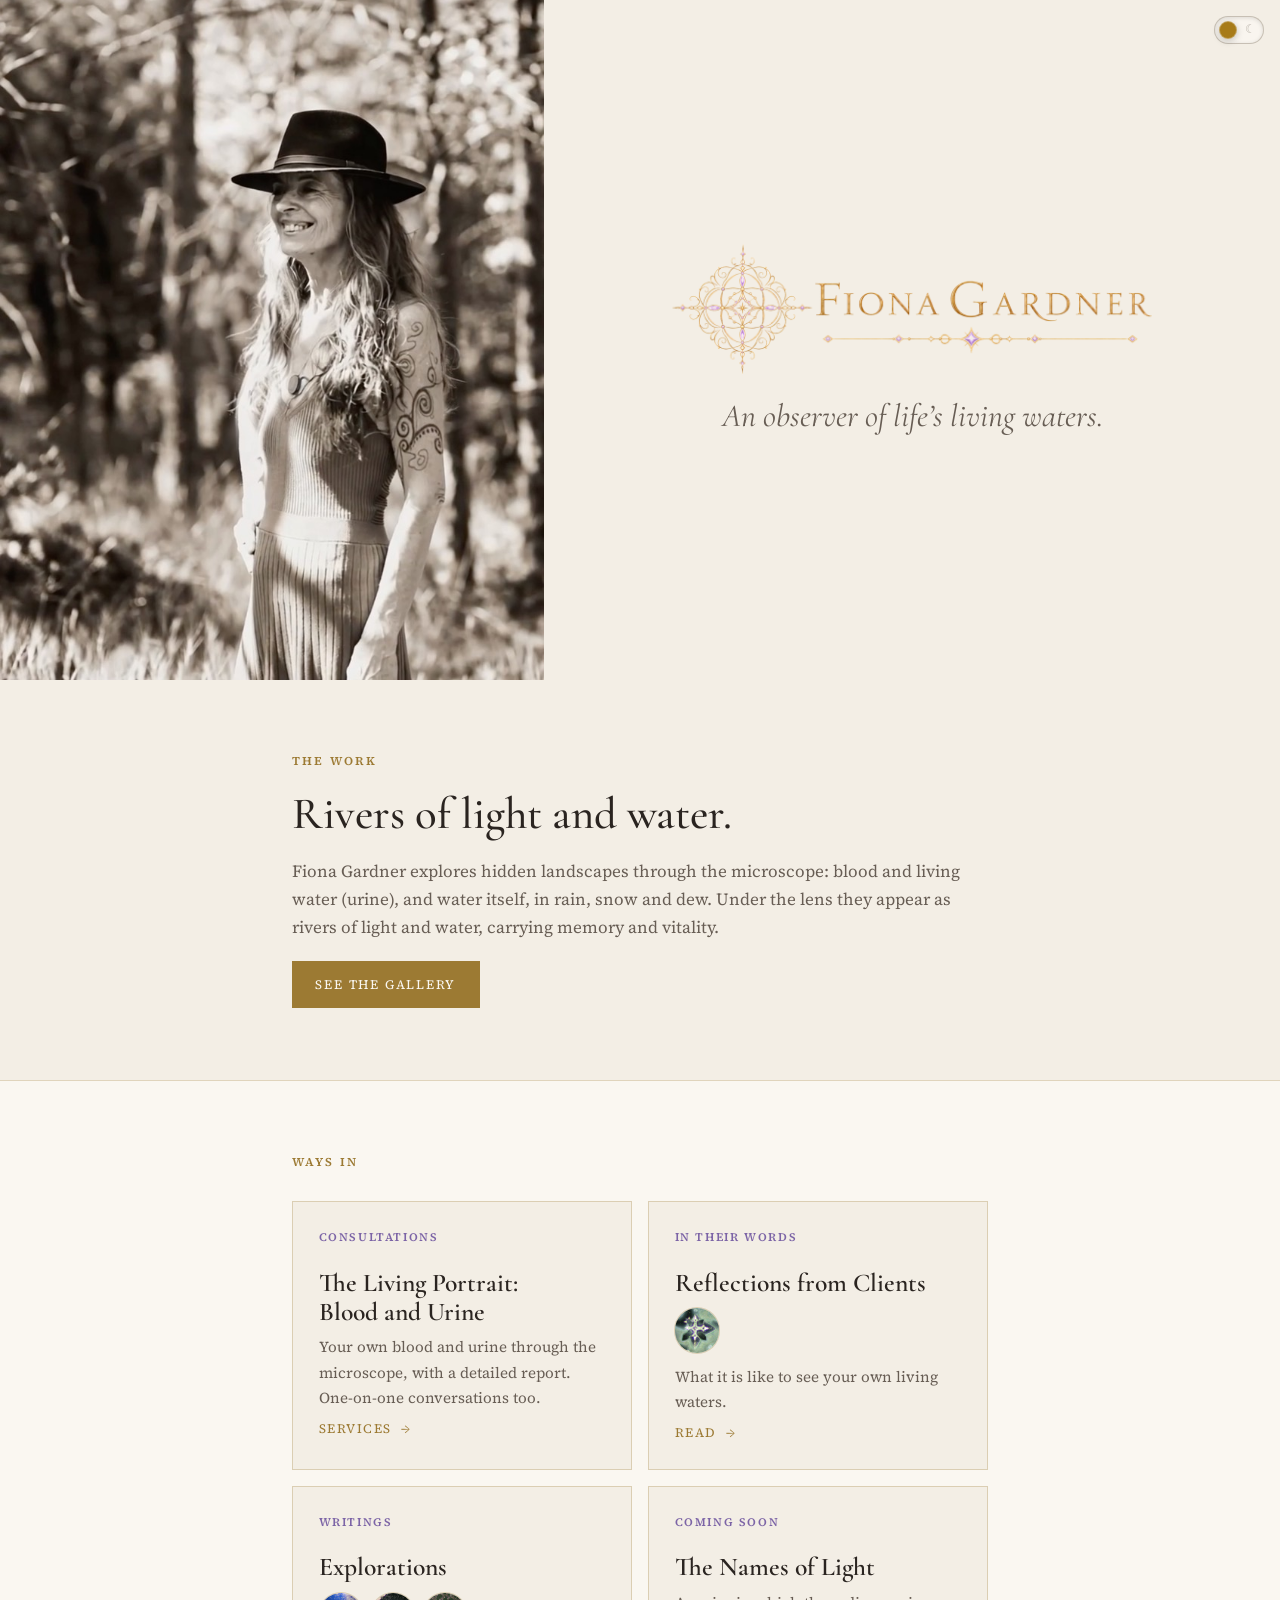
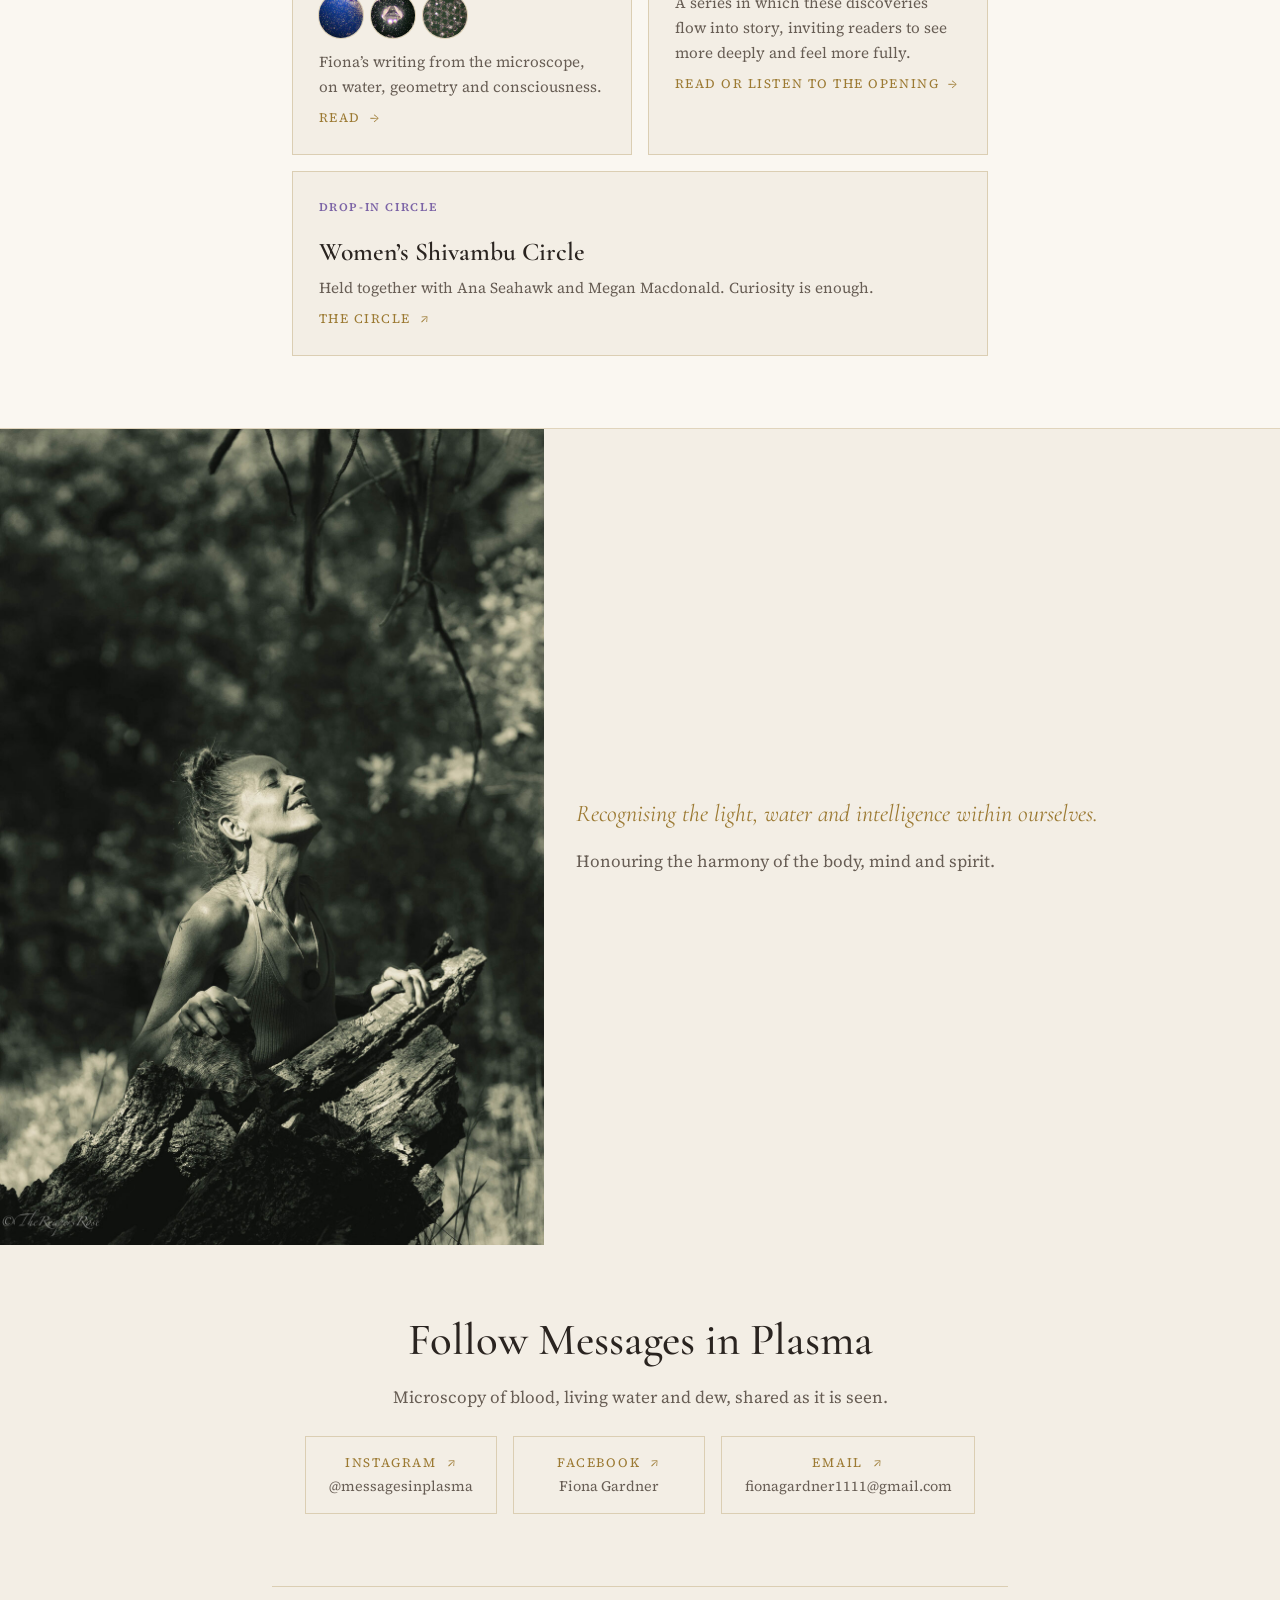
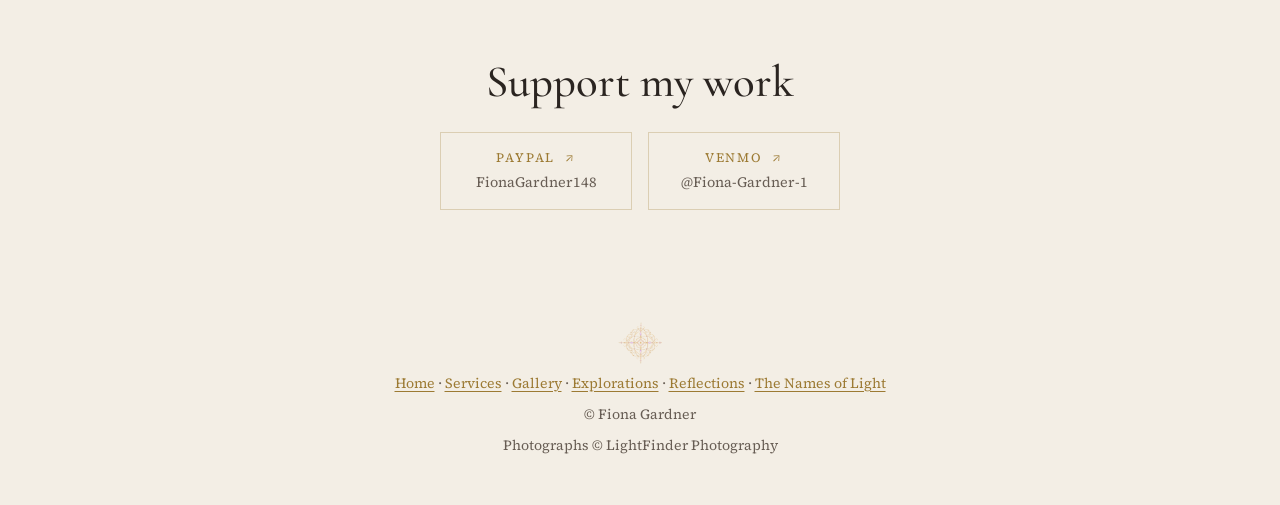
==== docs/index.html @ 5d85107f "Home page: The Names of Light card says Read or listen to the opening Co-Authored-By: Claude Opus 5." ====
<!doctype html>
<html lang="en">
<head>
  <meta charset="utf-8">
  <meta name="viewport" content="width=device-width, initial-scale=1">
  <meta name="description" content="Fiona Gardner, an observer of life's living waters: blood, living water (urine), rain, snow and dew through the microscope.">
  <meta name="color-scheme" content="light dark">
  <meta property="og:title" content="Fiona Gardner">
  <meta property="og:description" content="An observer of life's living waters.">
  <meta property="og:image" content="https://fionagardner.org/assets/fiona-portrait.jpg">
  <title>Fiona Gardner</title>
  <link rel="icon" href="assets/fiona-gardner-symbol.png">
  <link rel="preconnect" href="https://fonts.googleapis.com">
  <link rel="stylesheet" href="https://fonts.googleapis.com/css2?family=Cormorant+Garamond:ital,wght@0,500;0,600;1,500&family=Source+Serif+4:ital,wght@0,400;0,600;1,400&display=swap">
  <link rel="stylesheet" href="site.css?v=20261126i">
  <script src="theme-init.js"></script>
</head>
<body>
  <button class="theme-toggle" type="button" aria-label="Switch to dark theme" aria-pressed="false"><span class="theme-toggle__track" aria-hidden="true"><span class="theme-toggle__sun">✦</span><span class="theme-toggle__moon">☾</span><span class="theme-toggle__knob"></span></span><span class="visually-hidden theme-toggle__label">Switch to dark theme</span></button>
  <header class="hero">
    <div class="hero-frame">
      <img class="hero-photo" src="assets/fiona-portrait-motion.jpg" alt="Fiona Gardner in a wide-brimmed hat, smiling in a sunlit pine forest" width="720" height="960">
      <video class="hero-video" src="assets/fiona-portrait-motion.mp4" poster="assets/fiona-portrait-motion.jpg" autoplay loop muted playsinline preload="auto" aria-hidden="true"></video>
    </div>
    <div class="hero-text">
      <h1 class="brandmark-frame"><img class="brandmark" src="assets/fiona-gardner-brandmark.png?v=20261126" alt="Fiona Gardner" width="1000" height="270"><span class="gem gem--c" aria-hidden="true"></span><span class="gem gem--l1" aria-hidden="true"></span><span class="gem gem--r1" aria-hidden="true"></span><span class="gem gem--l2" aria-hidden="true"></span><span class="gem gem--r2" aria-hidden="true"></span><span class="gem gem--gold gem--gl1" aria-hidden="true"></span><span class="gem gem--gold gem--gr1" aria-hidden="true"></span><span class="gem gem--gold gem--gold-sm gem--gl2" aria-hidden="true"></span><span class="gem gem--gold gem--gold-sm gem--gr2" aria-hidden="true"></span></h1>
      <p class="line">An observer of life’s living waters.</p>
    </div>
  </header>

  <main>
    <section class="shell">
      <p class="eyebrow">The work</p>
      <h2>Rivers of light and water.</h2>
      <p class="soft">Fiona Gardner explores hidden landscapes through the microscope: blood and living water (urine), and water itself, in rain, snow and dew. Under the lens they appear as rivers of light and water, carrying memory and vitality.</p>
      <p><a class="button" href="gallery.html">See the gallery</a></p>
    </section>

    <section class="paper">
      <div class="shell">
        <p class="eyebrow">Ways in</p>
        <div class="ways">
          <a class="way" href="services.html">
            <span class="tag">Consultations</span>
            <h3>The Living Portrait: Blood and Urine</h3>
            <p>Your own blood and urine through the microscope, with a detailed report. One-on-one conversations too.</p>
            <span class="go">Services&nbsp; →</span>
          </a>
          <a class="way" href="testimonials.html">
            <span class="tag">In their words</span>
            <h3>Reflections from Clients</h3>
            <span class="way-icons"><img class="turning-cross" src="assets/testimonials/el-maltese-cross.jpg" alt="" width="640" height="640" loading="lazy"></span>
            <p>What it is like to see your own living waters.</p>
            <span class="go">Read&nbsp; →</span>
          </a>
          <a class="way" href="explorations.html">
            <span class="tag">Writings</span>
            <h3>Explorations</h3>
            <span class="way-icons"><img class="turning-cross" src="assets/explorations/exploring-water-t.jpg" alt="" width="600" height="600" loading="lazy"><img class="turning-cross" src="assets/explorations/geometry-t.jpg" alt="" width="600" height="600" loading="lazy"><img class="turning-cross" src="assets/explorations/intention-t.jpg" alt="" width="600" height="600" loading="lazy"></span>
            <p>Fiona’s writing from the microscope, on water, geometry and consciousness.</p>
            <span class="go">Read&nbsp; →</span>
          </a>
          <a class="way" href="names-of-light.html">
            <span class="tag">Coming soon</span>
            <h3>The Names of Light</h3>
            <p>A series in which these discoveries flow into story, inviting readers to see more deeply and feel more fully.</p>
            <span class="go">Read or listen to the opening&nbsp; →</span>
          </a>
          <a class="way" href="https://circle.mother-spirit.com/">
            <span class="tag">Drop-in circle</span>
            <h3>Women’s Shivambu Circle</h3>
            <p>Held together with Ana Seahawk and Megan Macdonald. Curiosity is enough.</p>
            <span class="go">The circle&nbsp; ↗</span>
          </a>
        </div>
      </div>
    </section>

    <section class="band">
      <img class="band-photo" src="assets/fiona-light.jpg" alt="Fiona Gardner, face lifted to the sun, leaning on a weathered log" width="1100" height="1650" loading="lazy">
      <div class="band-text">
        <p class="honour">Recognising the light, water and intelligence within ourselves.</p>
        <p class="soft">Honouring the harmony of the body, mind and spirit.</p>
      </div>
    </section>
    <section class="shell follow">
      <h2>Follow Messages in Plasma</h2>
      <p class="soft">Microscopy of blood, living water and dew, shared as it is seen.</p>
      <div class="follow-links">
        <a href="https://www.instagram.com/messagesinplasma/">Instagram&nbsp; ↗<span>@messagesinplasma</span></a>
        <a href="https://www.facebook.com/fiona.f.gardner">Facebook&nbsp; ↗<span>Fiona Gardner</span></a>
        <a href="mailto:fionagardner1111@gmail.com">Email&nbsp; ↗<span>fionagardner1111@gmail.com</span></a>
      </div>
    </section>
    <section class="shell follow support">
      <h2>Support my work</h2>
      <div class="follow-links">
        <a href="https://paypal.me/FionaGardner148">PayPal&nbsp; ↗<span>FionaGardner148</span></a>
        <a href="https://venmo.com/u/Fiona-Gardner-1">Venmo&nbsp; ↗<span>@Fiona-Gardner-1</span></a>
      </div>
    </section>
  </main>

  <footer>
    <img src="assets/fiona-gardner-symbol.png" alt="" width="128" height="128">
    <p><a href="./">Home</a> · <a href="services.html">Services</a> · <a href="gallery.html">Gallery</a> · <a href="explorations.html">Explorations</a> · <a href="testimonials.html">Reflections</a> · <a href="names-of-light.html">The&nbsp;Names&nbsp;of&nbsp;Light</a></p>
    <p>© Fiona Gardner</p>
    <p>Photographs © LightFinder Photography</p>
  </footer>
  <script src="theme.js" defer></script>
  <script>
    // Visitors who ask for less motion see the still first frame.
    if (matchMedia('(prefers-reduced-motion: reduce)').matches) document.querySelector('.hero-video')?.pause();
  </script>
</body>
</html>
---- docs/site.css ----
:root {
  --ground: #f3eee5;
  --paper: #faf7f1;
  --ink: #2a2420;
  --ink-soft: #675d54;
  --gold: #9c7a33;
  --violet: #7c64a6;
  --line: rgba(156, 122, 51, 0.28);
  --display: 'Cormorant Garamond', Garamond, Georgia, serif;
  --body: 'Source Serif 4', Georgia, serif;
  --on-gold: #faf7f1;
  --toggle-background: rgba(250, 247, 241, 0.82); --toggle-border: rgba(83, 67, 45, 0.3);
  --toggle-knob: #a77b19; --toggle-shift: 0; --sun-opacity: 1; --moon-opacity: .42;
  color-scheme: light;
}
/* Dark follows the device unless the visitor has chosen with the toggle. */
@media (prefers-color-scheme: dark) {
  :root:not([data-theme="light"]) {
    --ground: #16130f; --paper: #1f1b16; --ink: #f1e9dc; --ink-soft: #b9ad9d;
    --gold: #d5b469; --violet: #b9a3df; --line: rgba(213, 180, 105, 0.22); --on-gold: #16130f;
    --toggle-background: rgba(12, 10, 14, 0.55); --toggle-border: rgba(230, 207, 166, 0.3);
    --toggle-knob: #e2bc65; --toggle-shift: 1.35rem; --sun-opacity: .42; --moon-opacity: 1;
    color-scheme: dark;
  }
}
:root[data-theme="dark"] {
    --ground: #16130f; --paper: #1f1b16; --ink: #f1e9dc; --ink-soft: #b9ad9d;
    --gold: #d5b469; --violet: #b9a3df; --line: rgba(213, 180, 105, 0.22); --on-gold: #16130f;
    --toggle-background: rgba(12, 10, 14, 0.55); --toggle-border: rgba(230, 207, 166, 0.3);
    --toggle-knob: #e2bc65; --toggle-shift: 1.35rem; --sun-opacity: .42; --moon-opacity: 1;
    color-scheme: dark;
}
* { box-sizing: border-box; }
body {
  margin: 0;
  background: var(--ground);
  color: var(--ink);
  font: 17px/1.65 var(--body);
  -webkit-font-smoothing: antialiased;
}
img { display: block; max-width: 100%; height: auto; }
.hero {
  display: grid;
  grid-template-columns: minmax(0, 34rem) minmax(0, 1fr);
}
/* Shown whole, never trimmed: the file is cropped so her eyes sit on the golden line (38.2% from the top). */
.hero-photo { width: 100%; height: auto; }
/* The moving portrait (made in CapCut from the photo): a still frame where only the hair moves, slowly,
   forward then back so the loop has no jump. Silent. The frame trims the top strip, where the app's label sits. */
.hero-frame { position: relative; overflow: hidden; aspect-ratio: 4 / 5; }
.hero-frame .hero-photo, .hero-video { position: absolute; left: 0; bottom: 0; width: 100%; height: auto; aspect-ratio: 3 / 4; }
.hero-video { object-fit: cover; }
@media (prefers-reduced-motion: reduce) { .hero-video { display: none; } }
.hero-text {
  display: grid;
  align-content: center;
  justify-items: center;
  gap: 1.4rem;
  padding: 4rem 2rem;
  text-align: center;
}
.brandmark { width: min(100%, 30rem); }
/* The five violet gems on the line under the name glow softly in turn: the centre star first,
   then the inner pair, then the outer pair, like light travelling out along the line. Positions are
   the gems' centres in the brandmark file (1000 x 270). Visitors who ask for less motion see no glow. */
.brandmark-frame { position: relative; width: min(100%, 30rem); }
.brandmark-frame .brandmark { width: 100%; }
.gem { position: absolute; top: 72.9%; width: 4.5%; aspect-ratio: 1; translate: -50% -50%; border-radius: 50%; pointer-events: none;
  background: radial-gradient(circle, rgba(255, 255, 255, .95) 0%, rgba(214, 190, 255, .7) 28%, rgba(196, 160, 245, .25) 55%, transparent 72%);
  opacity: 0; animation: gem-glow 7s ease-in-out infinite; }
.gem--c { left: 62.35%; width: 8%; }
.gem--l1 { left: 47.15%; animation-delay: .7s; }
.gem--r1 { left: 75.55%; animation-delay: .7s; }
.gem--l2 { left: 32.45%; animation-delay: 1.4s; }
.gem--r2 { left: 95.85%; animation-delay: 1.4s; }
/* The little gold diamonds between the gems glow too, more gently and in warm gold, as the light passes them. */
.gem--gold { top: 72.95%; width: 3.2%;
  background: radial-gradient(circle, rgba(255, 246, 214, .9) 0%, rgba(240, 205, 120, .55) 30%, rgba(225, 185, 95, .18) 55%, transparent 72%);
  animation-name: gem-glow-soft; }
.gem--gold-sm { width: 2.2%; }
.gem--gl1 { left: 53.95%; animation-delay: .35s; }
.gem--gr1 { left: 70.25%; animation-delay: .35s; }
.gem--gl2 { left: 49.4%; animation-delay: .55s; }
.gem--gr2 { left: 74.25%; animation-delay: .55s; }
@keyframes gem-glow-soft { 0%, 100% { opacity: 0; scale: .7; } 18% { opacity: .75; scale: 1.05; } 40% { opacity: 0; scale: .85; } }
@keyframes gem-glow { 0%, 100% { opacity: 0; scale: .6; } 18% { opacity: 1; scale: 1.15; } 40% { opacity: 0; scale: .8; } }
@media (prefers-reduced-motion: reduce) { .gem { display: none; } }
h1 { margin: 0; }
.line { margin: 0; color: var(--ink-soft); font-family: var(--display); font-style: italic; font-size: clamp(1.5rem, 3.4vw, 2rem); line-height: 1.25; }
.button {
  display: inline-block;
  padding: .75rem 1.4rem;
  color: var(--on-gold);
  background: var(--gold);
  border: 1px solid var(--gold);
  font-size: .8rem;
  letter-spacing: .14em;
  text-transform: uppercase;
  text-decoration: none;
}
.eyebrow { margin: 0; color: var(--gold); font-size: .75rem; font-weight: 600; letter-spacing: .18em; text-transform: uppercase; }
h2, h3 { font-family: var(--display); font-weight: 500; margin: 0; text-wrap: balance; }
h2 { font-size: clamp(2rem, 5vw, 2.8rem); line-height: 1.05; }
h3 { font-size: 1.6rem; font-weight: 600; line-height: 1.15; }
.shell { max-width: 46rem; margin-inline: auto; padding: 4.5rem 1.25rem; display: grid; gap: 1.2rem; }
.shell p { margin: 0; }
.soft { color: var(--ink-soft); }
.paper { background: var(--paper); border-block: 1px solid var(--line); }
.ways { display: grid; grid-template-columns: repeat(2, minmax(0, 1fr)); gap: 1rem; margin-top: .6rem; }
.way:last-child:nth-child(odd) { grid-column: 1 / -1; }
.way {
  display: grid;
  align-content: start;
  gap: .5rem;
  padding: 1.6rem;
  color: inherit;
  background: var(--ground);
  border: 1px solid var(--line);
  text-decoration: none;
}
a.way:hover, a.way:focus-visible { border-color: var(--gold); }
.way p { color: var(--ink-soft); font-size: .95rem; }
.way .tag { color: var(--violet); font-size: .72rem; font-weight: 600; letter-spacing: .14em; text-transform: uppercase; }
.way-icons { display: flex; gap: .45rem; margin: .2rem 0; }
.way-icons img { width: 2.8rem; height: 2.8rem; border-radius: 50%; object-fit: cover; box-shadow: 0 0 0 1px var(--line); }
/* The round images on the Reflections and Explorations cards turn very slowly, about once a minute and a half,
   with a soft violet and gold halo breathing around them. On Explorations the three glow one after another,
   like the light along the name line. Visitors who ask for less motion see them still. */
.way-icons .turning-cross { animation: cross-turn 90s linear infinite, cross-halo 6s ease-in-out infinite; }
.way-icons .turning-cross:nth-child(2) { animation-delay: -30s, 2s; }
.way-icons .turning-cross:nth-child(3) { animation-delay: -60s, 4s; }
@keyframes cross-turn { to { rotate: 360deg; } }
@keyframes cross-halo {
  0%, 100% { box-shadow: 0 0 0 1px var(--line), 0 0 4px 0 rgba(196, 160, 245, .25); }
  50% { box-shadow: 0 0 0 1px var(--gold), 0 0 14px 3px rgba(196, 160, 245, .55), 0 0 22px 6px rgba(225, 185, 95, .25); }
}
@media (prefers-reduced-motion: reduce) { .way-icons .turning-cross { animation: none; } }
.way .go { color: var(--gold); font-size: .8rem; letter-spacing: .12em; text-transform: uppercase; }
.band { display: grid; grid-template-columns: minmax(0, 34rem) minmax(0, 1fr); align-items: center; }
/* Shown whole, never trimmed, like the hero photo. */
.band-photo { width: 100%; height: auto; }
.band-text { display: grid; align-content: center; gap: 1rem; padding: 3.5rem 2rem; }
.band-text p { margin: 0; }
.honour { font-family: var(--display); font-style: italic; font-size: 1.5rem; line-height: 1.35; color: var(--gold); }
.follow { text-align: center; justify-items: center; }
.support { border-top: 1px solid var(--line); }
.follow-links { display: flex; flex-wrap: wrap; justify-content: center; gap: 1rem; margin-top: .4rem; }
.follow-links a {
  display: grid;
  gap: .15rem;
  min-width: 12rem;
  padding: .9rem 1.4rem;
  color: var(--gold);
  border: 1px solid var(--line);
  font-size: .8rem;
  letter-spacing: .14em;
  text-transform: uppercase;
  text-decoration: none;
}
.follow-links a:hover, .follow-links a:focus-visible { border-color: var(--gold); }
.follow-links span { color: var(--ink-soft); font-size: .9rem; letter-spacing: 0; text-transform: none; }
footer { padding: 2.5rem 1.25rem 3rem; text-align: center; color: var(--ink-soft); font-size: .88rem; display: grid; gap: .5rem; justify-items: center; }
footer img { width: 44px; opacity: .9; }
footer p { margin: 0; }
/* Listen to Fiona read: a gold pill button with a play or pause mark, then a thin progress bar. */
.listen { display: flex; flex-wrap: wrap; align-items: center; gap: .8rem 1.1rem; margin-top: .4rem; }
.listen-audio { width: 100%; }
.listen-play { display: inline-flex; align-items: center; gap: .65rem; padding: .7rem 1.25rem .7rem 1rem; cursor: pointer;
  color: var(--on-gold); background: var(--gold); border: 1px solid var(--gold); border-radius: 999px;
  font: 600 .78rem/1 var(--body); letter-spacing: .14em; text-transform: uppercase; }
.listen-play:hover, .listen-play:focus-visible { filter: brightness(1.08); }
.listen-play:focus-visible { outline: 2px solid var(--gold); outline-offset: 3px; }
.listen-icon { width: .8rem; height: .8rem; background: currentColor; clip-path: polygon(10% 0, 100% 50%, 10% 100%); }
.is-playing .listen-icon { clip-path: polygon(0 0, 35% 0, 35% 100%, 0 100%, 0 0, 65% 0, 100% 0, 100% 100%, 65% 100%, 65% 0); }
.listen-track { flex: 1 1 12rem; display: flex; align-items: center; gap: .8rem; }
.listen-track[hidden], .listen-play[hidden] { display: none; }
.listen-bar { position: relative; flex: 1; height: 1.2rem; cursor: pointer; touch-action: none; }
.listen-bar::before, .listen-bar span { content: ""; position: absolute; left: 0; top: 50%; height: 3px; translate: 0 -50%; border-radius: 3px; }
.listen-bar::before { right: 0; background: var(--line); }
.listen-bar span { width: var(--done, 0%); background: var(--gold); }
.listen-bar span::after { content: ""; position: absolute; right: -5px; top: 50%; width: 10px; height: 10px; translate: 0 -50%; border-radius: 50%; background: var(--gold); }
.listen-bar:focus-visible { outline: 2px solid var(--gold); outline-offset: 2px; border-radius: 2px; }
.listen-time { color: var(--ink-soft); font-size: .85rem; font-variant-numeric: tabular-nums; white-space: nowrap; }
.sample { margin: .6rem 0 0; padding: 1.6rem 1.8rem; background: var(--paper); border-left: 2px solid var(--gold); font-family: var(--display); font-size: 1.3rem; line-height: 1.55; }
.sample p { margin: 0; }
.sample p + p { margin-top: .8em; }
.book-art { max-width: 72rem; margin: 2.5rem auto 0; padding-inline: 1.25rem; }
.book-art img { display: block; width: 100%; height: auto; border-radius: 4px; }
.book-art + .shell { padding-top: 2.5rem; }
/* The Names of Light painting. At rest the morning is awake: the dewdrop at Sydney's fingertip shimmers,
   glints twinkle in the grass, light moves on the pond and the sun breathes. Positions are points in the
   1600 x 900 painting. With script (is-journey), touching the dewdrop sends the view gliding into it;
   the drop opens into dew under the microscope and rests there with the caption. */
.dew-stage { position: relative; }
.dew-scene { position: relative; transform-origin: 56.81% 60.33%; }
.dew-scene .dew-painting { display: block; width: 100%; height: auto; border-radius: 4px; }
.dew-sun, .dew-pond, .dew-drop, .glint { position: absolute; translate: -50% -50%; pointer-events: none; border-radius: 50%; }
.dew-sun { left: 81.4%; top: 22.6%; width: 16%; aspect-ratio: 1; mix-blend-mode: screen;
  background: radial-gradient(circle, rgba(255, 246, 214, .75) 0%, rgba(255, 220, 150, .35) 35%, transparent 70%);
  animation: dew-breathe 7s ease-in-out infinite; }
.dew-pond { left: 81.6%; top: 55%; width: 9%; height: 3.4%; mix-blend-mode: screen;
  background: radial-gradient(ellipse, rgba(255, 248, 225, .85) 0%, rgba(255, 230, 170, .3) 45%, transparent 72%);
  animation: dew-ripple 4.5s ease-in-out infinite; }
.dew-drop { left: 56.81%; top: 60.33%; width: 6.5%; aspect-ratio: 1;
  background: radial-gradient(circle, rgba(255, 255, 255, .5) 0%, rgba(255, 255, 255, .18) 38%, rgba(220, 235, 255, .22) 46%, transparent 62%);
  animation: dew-breathe 3.6s ease-in-out infinite; }
.glint { left: var(--x); top: var(--y); width: 1.4%; aspect-ratio: 1; opacity: 0;
  background: radial-gradient(circle, #fff 0%, rgba(255, 255, 255, .7) 18%, rgba(255, 250, 230, .2) 42%, transparent 65%);
  animation: dew-twinkle var(--t) ease-in-out var(--d) infinite; }
/* Each glint is a soft point of light with a fine four-pointed sparkle. */
.glint::before, .glint::after { content: ""; position: absolute; left: 50%; top: 50%; translate: -50% -50%; border-radius: 1px;
  background: linear-gradient(90deg, transparent, rgba(255, 255, 255, .9), transparent); }
.glint::before { width: 240%; height: 8%; }
.glint::after { width: 8%; height: 240%; background: linear-gradient(0deg, transparent, rgba(255, 255, 255, .9), transparent); }
@keyframes dew-breathe { 0%, 100% { opacity: .35; scale: .92; } 50% { opacity: 1; scale: 1.06; } }
@keyframes dew-ripple { 0%, 100% { opacity: .35; scale: .85 1; } 50% { opacity: .95; scale: 1.15 .9; } }
@keyframes dew-twinkle { 0%, 70%, 100% { opacity: 0; scale: .4; rotate: 0deg; } 80% { opacity: 1; scale: 1; rotate: 20deg; } }
.dew-micro { display: none; }
.is-journey .dew-stage { position: relative; overflow: hidden; border-radius: 4px; aspect-ratio: 16 / 9; display: grid; place-items: center; background: #000; }
/* On tall phone screens the stage is taller than the painting, so the journey has room to fill. */
@media (max-aspect-ratio: 3 / 4) { .is-journey .dew-stage { aspect-ratio: auto; height: 70svh; background: var(--ground); } }
.is-journey .dew-scene { width: 100%; will-change: transform; }
.is-journey .dew-micro { display: block; position: absolute; inset: 0; opacity: 0; background: #000;
  clip-path: circle(var(--r, 0px) at var(--cx, 50%) var(--cy, 50%)); }
/* The whole round of dew on black, its edges melting into the dark so no frame line shows. */
.dew-micro img { position: absolute; left: var(--cx, 50%); top: var(--cy, 50%); translate: -50% -50%; max-width: none; width: var(--img-w, min(100%, 100svh * 1182 / 665)); height: auto; -webkit-mask-image: radial-gradient(closest-side, #000 70%, transparent); mask-image: radial-gradient(closest-side, #000 70%, transparent); }
.dew-caption { position: absolute; left: 0; right: 0; bottom: 12%; margin: 0; padding-inline: 1.25rem; text-align: center;
  font-family: var(--display); font-style: italic; font-size: clamp(1.25rem, 3.6vw, 2.4rem); line-height: 1.2; color: #f6ead0;
  text-shadow: 0 0 18px rgba(0, 0, 0, .9), 0 0 4px rgba(0, 0, 0, .8); opacity: var(--caption, 0); }
.dew-caption span { display: block; margin-top: .6rem; font-family: var(--body); font-style: normal; font-size: .8rem; letter-spacing: .16em; text-transform: uppercase; color: #e3cf9a; }
/* A generous invisible button over the dewdrop, a soft ring that pulses outward
   to show where it is, and a hint line that fades away once the journey begins. */
.dew-touch { position: absolute; z-index: 1; width: 14%; aspect-ratio: 1; translate: -50% -50%; padding: 0; border: 0; border-radius: 50%;
  left: var(--cx); top: var(--cy); background: transparent; cursor: pointer; }
.dew-touch::after { content: ""; position: absolute; inset: 28%; border-radius: 50%; border: 1.5px solid rgba(255, 255, 255, .85);
  animation: dew-call 2.6s ease-out infinite; }
.dew-touch:focus-visible { outline: 2px solid #f1d58e; outline-offset: 2px; }
.dew-touch[hidden], .dew-hint[hidden] { display: none; }
@keyframes dew-call { 0% { opacity: .9; scale: .7; } 100% { opacity: 0; scale: 1.9; } }
.dew-hint { position: absolute; left: 0; right: 0; bottom: 6%; margin: 0; text-align: center; pointer-events: none;
  font-family: var(--display); font-style: italic; font-size: clamp(1.05rem, 2.6vw, 1.6rem); color: #fff8e6;
  text-shadow: 0 0 12px rgba(0, 0, 0, .75), 0 0 3px rgba(0, 0, 0, .6); transition: opacity .8s ease; animation: dew-breathe 4s ease-in-out infinite; }
.is-travelling .dew-hint { opacity: 0; animation: none; }
.dew-again { position: absolute; right: .9rem; bottom: .9rem; padding: .45rem .9rem; font: 600 .7rem/1 var(--body); letter-spacing: .14em; text-transform: uppercase;
  color: #f1d58e; background: rgba(0, 0, 0, .45); border: 1px solid rgba(241, 213, 142, .45); border-radius: 999px; cursor: pointer; }
.dew-again:hover, .dew-again:focus-visible { border-color: #f1d58e; }
.dew-again[hidden] { display: none; }
@media (prefers-reduced-motion: reduce) { .dew-sun, .dew-pond, .dew-drop, .glint { display: none; } }
.explorations { display: grid; gap: .8rem; margin-top: .6rem; }
.exploration { display: grid; grid-template-columns: 4.5rem minmax(0, 1fr); align-items: center; gap: 1.1rem; padding: 1rem 1.2rem; color: inherit; background: var(--paper); border: 1px solid var(--line); text-decoration: none; }
a.exploration:hover, a.exploration:focus-visible { border-color: var(--gold); }
.exploration img { width: 4.5rem; height: 4.5rem; border-radius: 50%; object-fit: cover; box-shadow: 0 0 0 1px var(--line); }
.exploration span { display: grid; gap: .25rem; }
.exploration p { margin: 0; color: var(--ink-soft); font-size: .95rem; }
.essay-art { margin: 2.5rem auto 0; padding-inline: 1.25rem; display: flex; justify-content: center; }
.essay-art img { width: auto; max-width: min(100%, 72rem); max-height: 78vh; border-radius: 4px; }
.essay-art + .shell { padding-top: 2.5rem; }
.essay h3 { margin-top: 1.2rem; }
.essay-art--inline { margin: 1.4rem 0 0; padding: 0; }
.service-art { margin-bottom: 0; padding-bottom: 3.5rem; }
.essay-next { margin-top: 1.4rem !important; font-size: .8rem; letter-spacing: .12em; text-transform: uppercase; }
.essay-next a, .eyebrow a { text-decoration: none; }
.note { font-size: .88rem; font-style: italic; }
.page-head { display: flex; justify-content: center; padding: 1.6rem 1.25rem; border-bottom: 1px solid var(--line); }
.page-head img { width: min(70vw, 16rem); }
.lede { font-family: var(--display); font-style: italic; font-size: 1.45rem; line-height: 1.4; color: var(--ink-soft); }
.shell h3 { margin-top: .8rem; }
.shell ul, .shell ol { margin: 0; padding-left: 1.3rem; display: grid; gap: .45rem; }
.price { font-family: var(--display); font-size: 1.7rem; font-weight: 600; color: var(--gold); }
.price span { color: var(--ink-soft); font-family: var(--body); font-size: .9rem; font-weight: 400; }
.gallery-intro { max-width: 72rem; padding-bottom: 1.5rem; }
.gallery-nav { display: flex; flex-wrap: wrap; gap: .5rem 1.6rem; font-size: .8rem; letter-spacing: .14em; text-transform: uppercase; }
.gallery-key { font-size: .85rem; color: var(--ink-soft); font-style: italic; }
.gallery-key span { color: var(--gold); font-style: normal; margin-right: .2rem; }
.gallery-set { max-width: 72rem; margin-inline: auto; padding: 2.5rem 1.25rem 3.5rem; display: grid; gap: 1.2rem; }
.sheet { display: grid; grid-template-columns: repeat(5, minmax(0, 1fr)); gap: 6px; }
.tile { display: block; position: relative; background: #0d0b09; }
.tile img { width: 100%; aspect-ratio: 1; object-fit: cover; transition: opacity .2s; }
.tile:hover img, .tile:focus-visible img { opacity: .82; }
/* An image that has an essay or story: gold frame and a small star; the tile links to the writing. */
.tile--story { outline: 2px solid var(--gold); outline-offset: 3px; }
.tile--story::after { content: "✦"; position: absolute; right: .4rem; bottom: .3rem; color: #f1d58e; font-size: 1rem; text-shadow: 0 0 6px #000; }
/* The self-showing gallery: a picture rises from its tile to show itself whole over a dimmed grid, then settles back. */
.sheet { position: relative; }
.sheet-veil { position: absolute; inset: -6px; z-index: 1; background: rgba(8, 7, 6, .82); opacity: 0; pointer-events: none; transition: opacity 1s ease; }
.sheet.is-showing .sheet-veil { opacity: 1; }
.sheet-feature { position: absolute; z-index: 2; max-width: none; object-fit: cover; box-shadow: 0 12px 40px rgba(0, 0, 0, .55); pointer-events: none; }
.tile.is-out img { opacity: 0; }
.viewer button { position: fixed; border: 0; background: none; color: #f1e9dc; font: 2.4rem/1 var(--display); cursor: pointer; padding: .6rem 1rem; }
.viewer-close { top: .4rem; right: .4rem; }
.viewer-prev { left: .2rem; top: 50%; translate: 0 -50%; }
.viewer-next { right: .2rem; top: 50%; translate: 0 -50%; }
a { color: var(--gold); text-underline-offset: .2em; }
a:focus-visible { outline: 2px solid var(--gold); outline-offset: 2px; }
/* The Living Portrait page */
.shell--tight { padding-bottom: 0; }
.shell--tight + .essay-art, .shell--tight + .portrait-grid { margin-top: 1.5rem; }
.essay-art + .essay-art { margin-top: 1rem; }
.portrait-grid { max-width: 72rem; margin: 2.5rem auto 0; padding-inline: 1.25rem; display: grid; grid-template-columns: 1fr 1fr; gap: .75rem; }
.portrait-grid figure { margin: 0; }
.portrait-grid img { display: block; width: 100%; height: auto; border-radius: 4px; }
.portrait-grid figcaption { margin-top: .6rem; text-align: center; font-family: var(--display); font-style: italic; font-size: 1.2rem; color: var(--gold); }
.portrait-grid + .essay-art { margin-top: 3rem; }
@media (max-width: 760px) { .portrait-grid { grid-template-columns: 1fr; } }

@media (max-width: 760px) {
  .hero, .band { grid-template-columns: 1fr; min-height: 0; }
  .hero-text { padding: 2.6rem 16px 3.2rem; }
  .ways { grid-template-columns: 1fr; }
  .band-text { padding: 2.6rem 16px; }
  .sample { padding: 1.2rem 1.1rem; font-size: 1.2rem; }
  .sheet { grid-template-columns: repeat(3, minmax(0, 1fr)); gap: 4px; }
  .gallery-set { padding-inline: 16px; }
}

/* Light/dark switch, after anaseahawk.com. */
.theme-toggle { position: absolute; top: 1rem; right: 1rem; z-index: 5; width: 3.15rem; height: 1.75rem; padding: 0; color: var(--ink-soft); background: transparent; border: 0; border-radius: 999px; cursor: pointer; }
.theme-toggle__track { position: relative; display: block; width: 100%; height: 100%; background: var(--toggle-background); border: 1px solid var(--toggle-border); border-radius: inherit; box-shadow: inset 0 1px 4px rgba(0, 0, 0, .12); backdrop-filter: blur(4px); }
.theme-toggle__sun, .theme-toggle__moon { position: absolute; top: 50%; z-index: 1; color: currentColor; font-family: var(--display); font-size: .72rem; line-height: 1; transform: translateY(-50%); }
.theme-toggle__sun { left: .48rem; opacity: var(--sun-opacity); }
.theme-toggle__moon { right: .44rem; opacity: var(--moon-opacity); }
.theme-toggle__knob { position: absolute; top: .25rem; left: .25rem; z-index: 2; width: 1.15rem; height: 1.15rem; background: var(--toggle-knob); border: 1px solid rgba(255, 255, 255, .3); border-radius: 50%; box-shadow: 0 2px 7px rgba(0, 0, 0, .22); transform: translateX(var(--toggle-shift)); transition: transform 180ms ease, background-color 180ms ease; }
.theme-toggle:hover .theme-toggle__track { border-color: var(--gold); }
.theme-toggle:focus-visible { outline: 2px solid var(--gold); outline-offset: 4px; }
.visually-hidden { position: absolute !important; width: 1px !important; height: 1px !important; overflow: hidden !important; clip: rect(0 0 0 0) !important; white-space: nowrap !important; }
@media (prefers-reduced-motion: reduce) { .theme-toggle__knob { transition: none; } }

/* Testimonials page: add to the end of site.css */
.testimonial { display: grid; gap: 1.4rem; }
.testimonial + .testimonial { margin-top: 3rem; padding-top: 3rem; border-top: 1px solid var(--line); }
.testimonial-image { margin: 0 auto; width: min(100%, 17rem); display: grid; gap: .6rem; }
.testimonial-image img { width: 100%; aspect-ratio: 1; object-fit: cover; border-radius: 4px; box-shadow: 0 0 0 1px var(--line); }
.testimonial-image video { display: block; width: 100%; height: auto; border-radius: 4px; box-shadow: 0 0 0 1px var(--line); background: #000; }
.testimonial-image figcaption { text-align: center; font-family: var(--display); font-style: italic; font-size: 1.1rem; color: var(--gold); }
.testimonial .sample { margin: 0; font-style: italic; }
.testimonial-name { text-align: right; font-family: var(--display); font-size: 1.3rem; color: var(--gold); }
.testimonial-role { display: block; font-family: var(--body); font-size: .8rem; letter-spacing: .12em; text-transform: uppercase; color: var(--ink-soft); margin-top: .2rem; }
.testimonial-image--tall { width: min(100%, 15rem); }
.testimonial-image--wide { width: min(100%, 30rem); }
.testimonial-image--tall img { aspect-ratio: 9 / 16; }
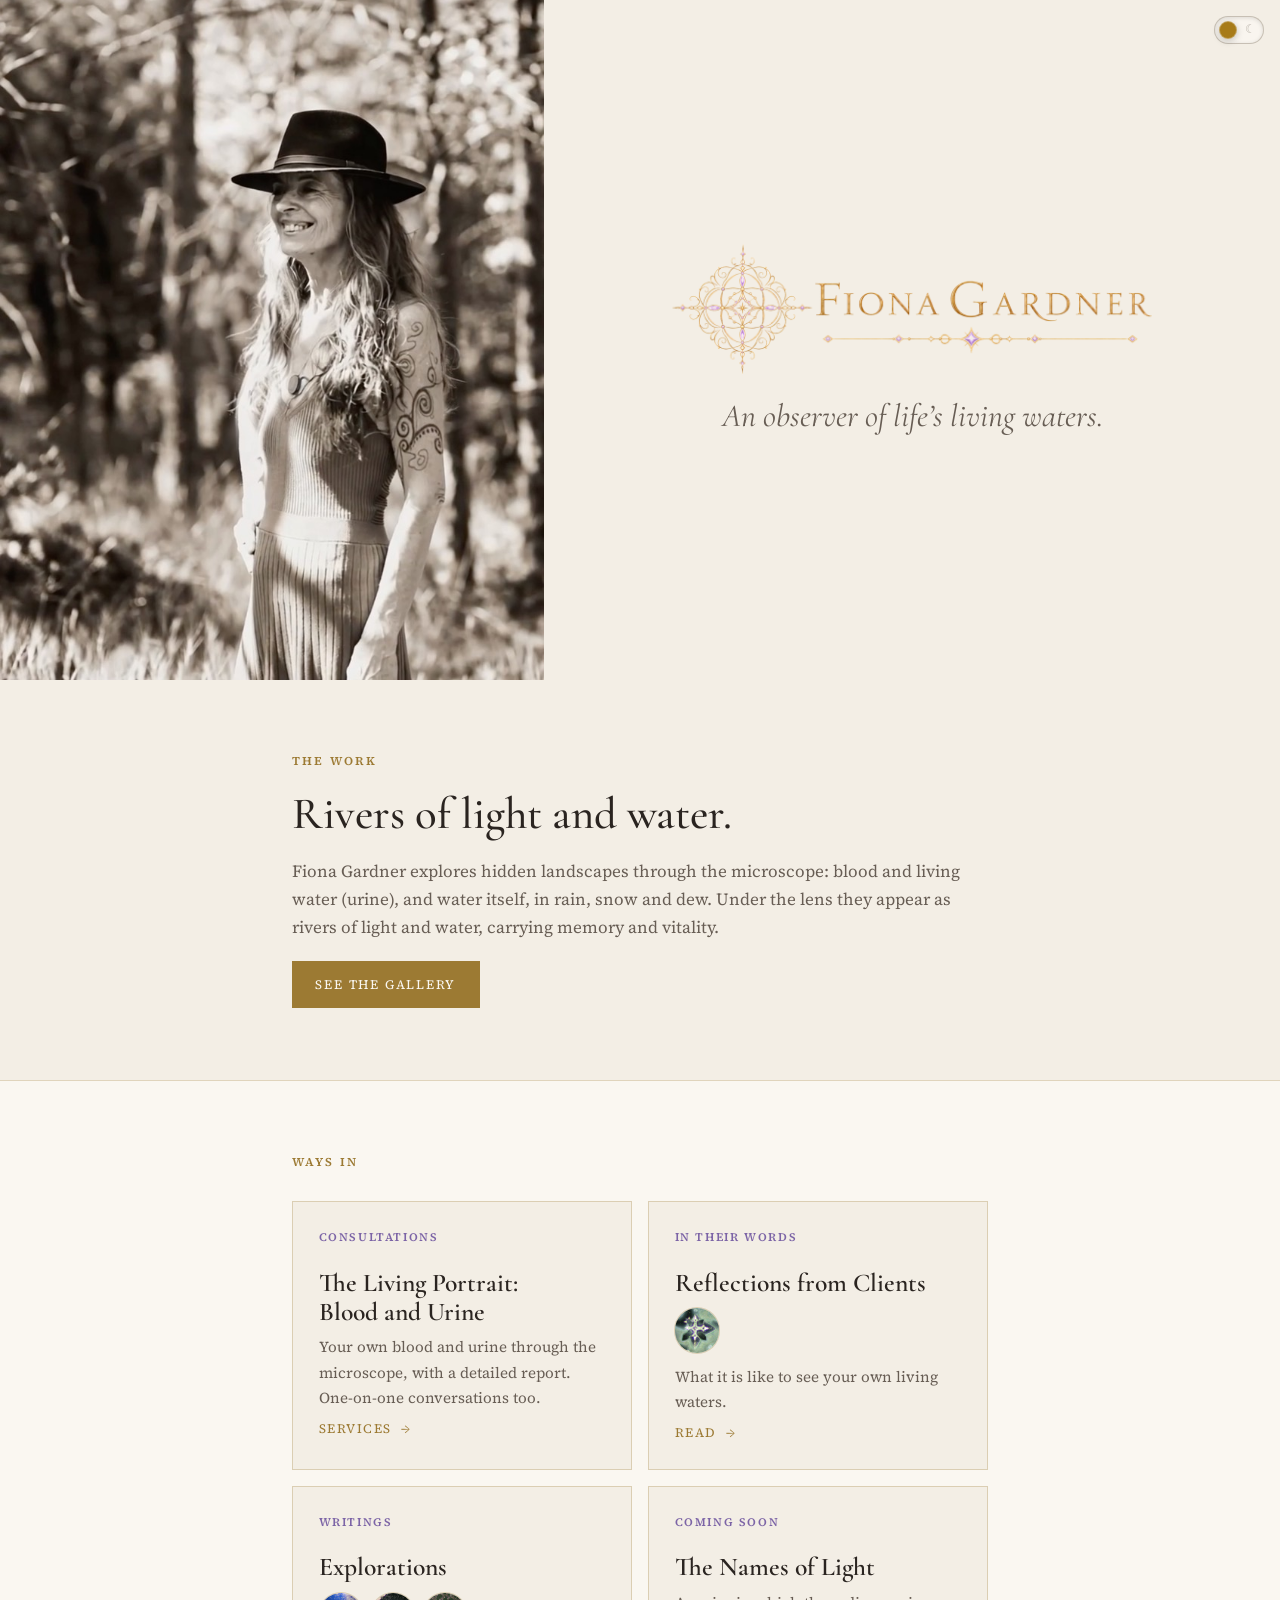
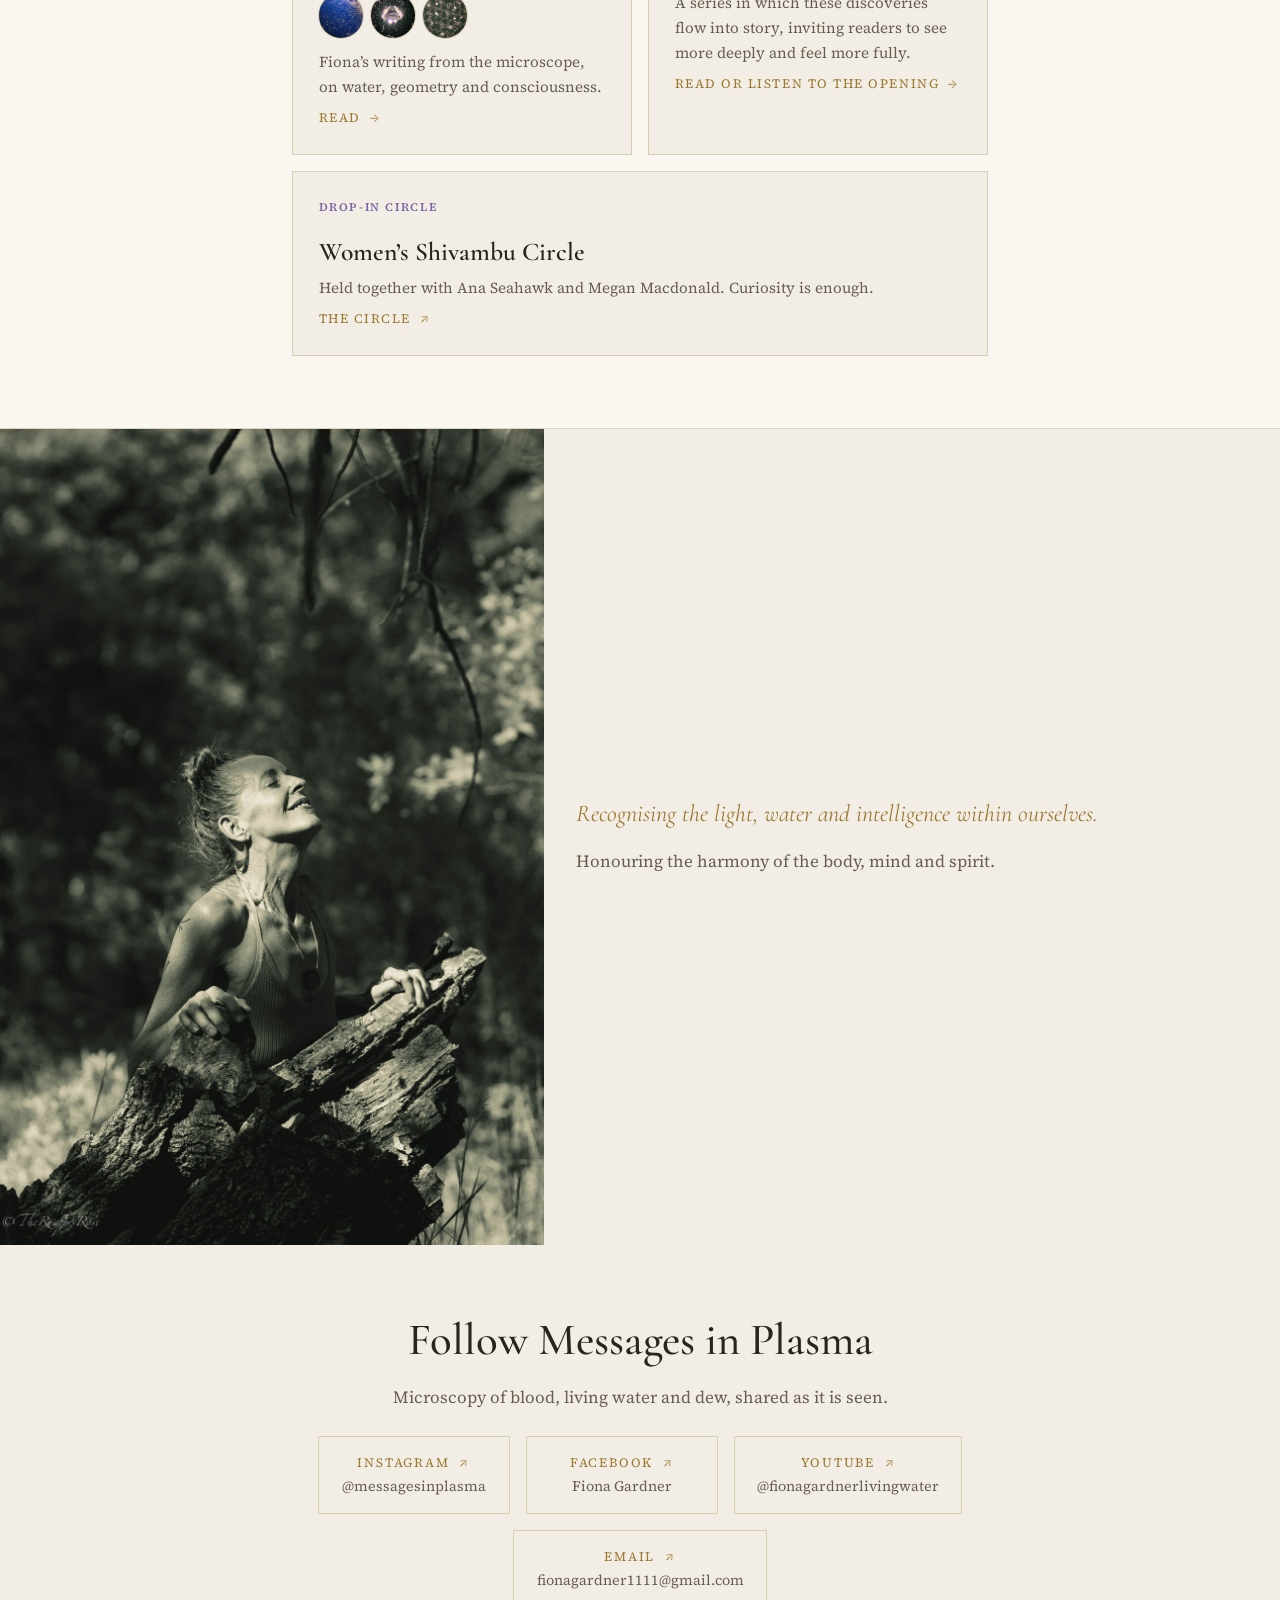
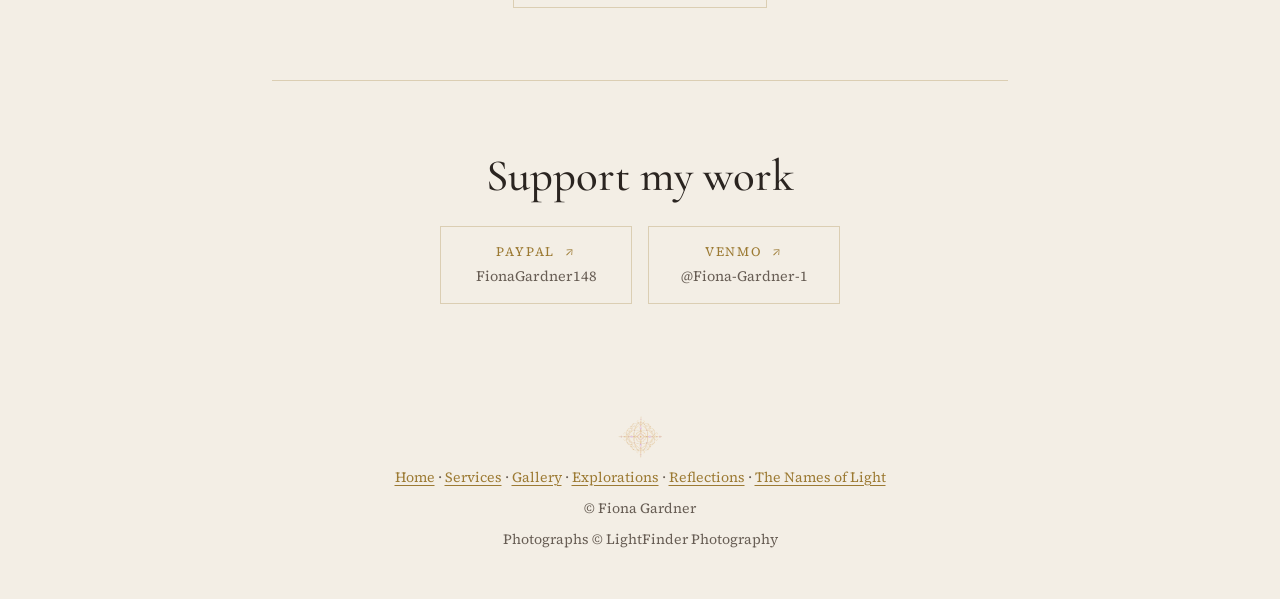
==== commit 04c3fe90: "Home page: add YouTube link to the follow links Co-Authored-By: Claude Opus 5.5 <noreply@anthropic.c" ====
--- a/docs/index.html
+++ b/docs/index.html
@@ -89,6 +89,7 @@
       <div class="follow-links">
         <a href="https://www.instagram.com/messagesinplasma/">Instagram&nbsp; ↗<span>@messagesinplasma</span></a>
         <a href="https://www.facebook.com/fiona.f.gardner">Facebook&nbsp; ↗<span>Fiona Gardner</span></a>
+        <a href="https://www.youtube.com/@fionagardnerlivingwater">YouTube&nbsp; ↗<span>@fionagardnerlivingwater</span></a>
         <a href="mailto:fionagardner1111@gmail.com">Email&nbsp; ↗<span>fionagardner1111@gmail.com</span></a>
       </div>
     </section>
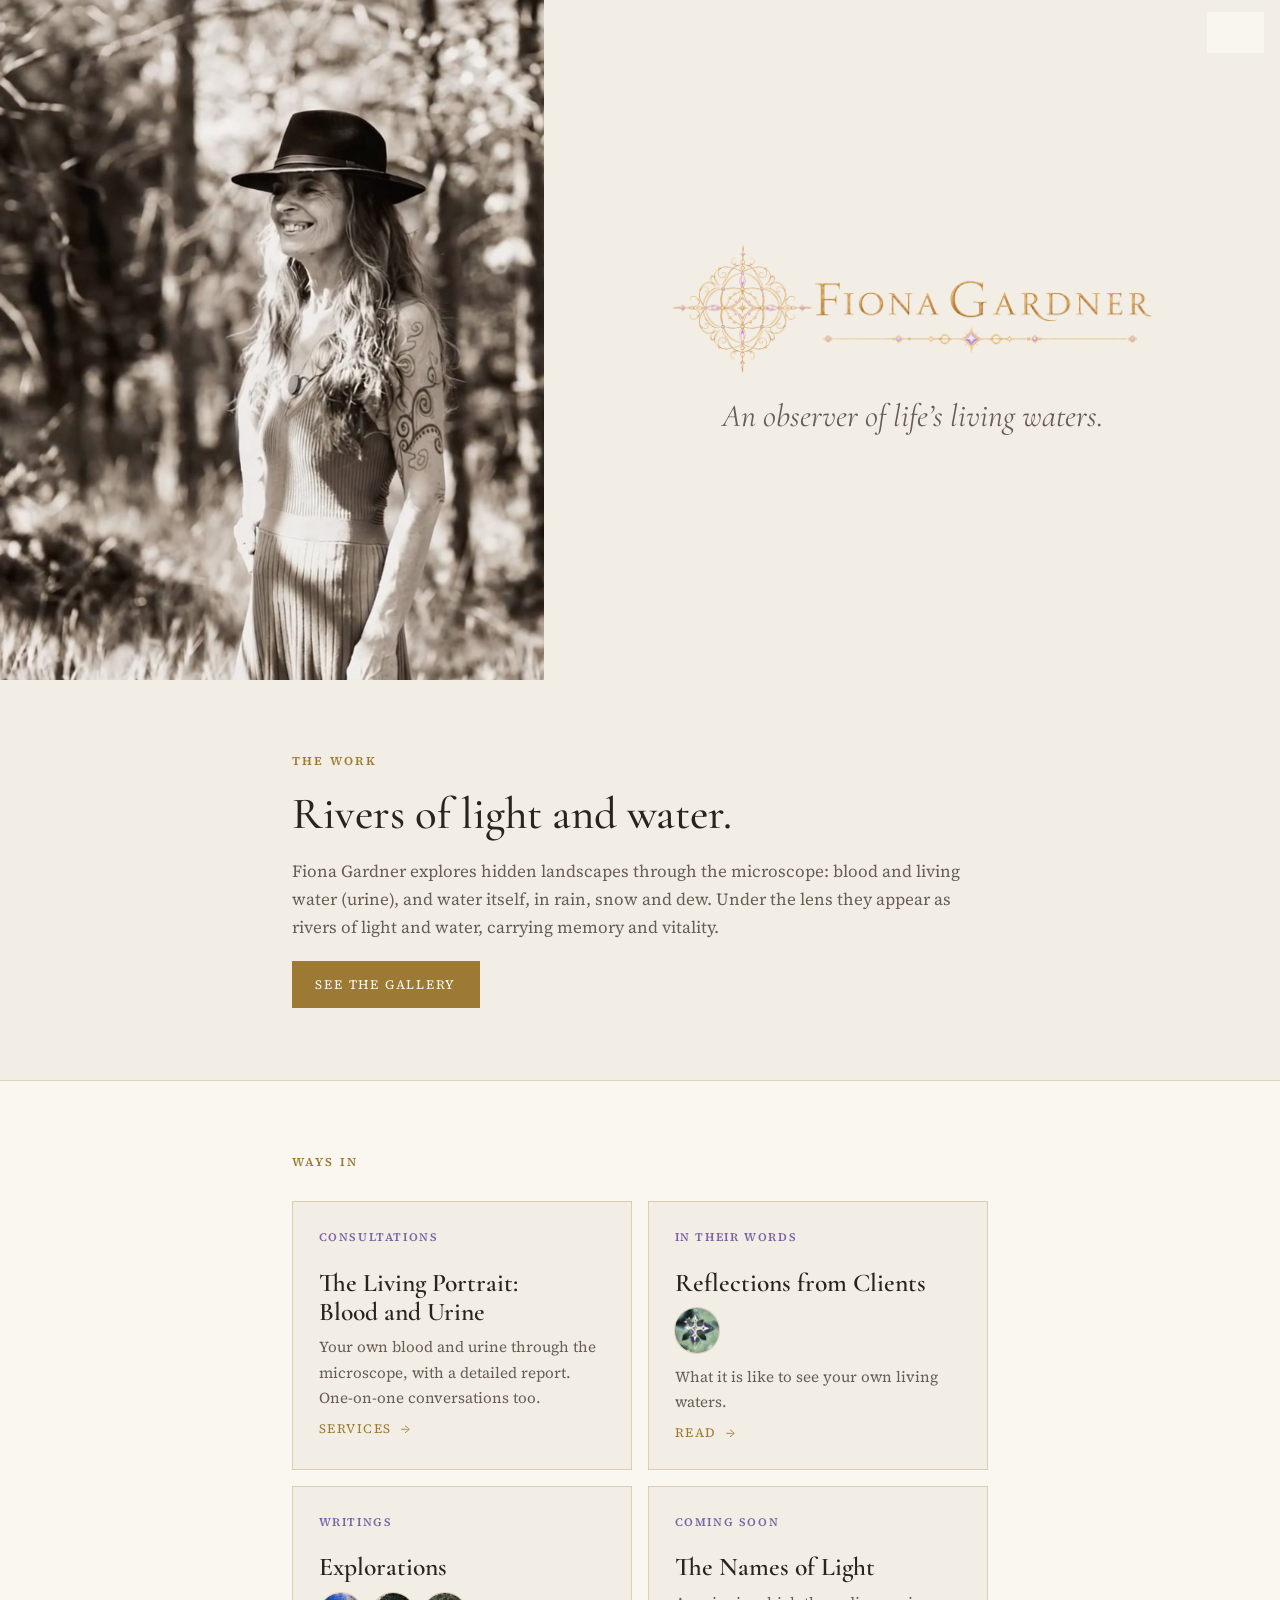
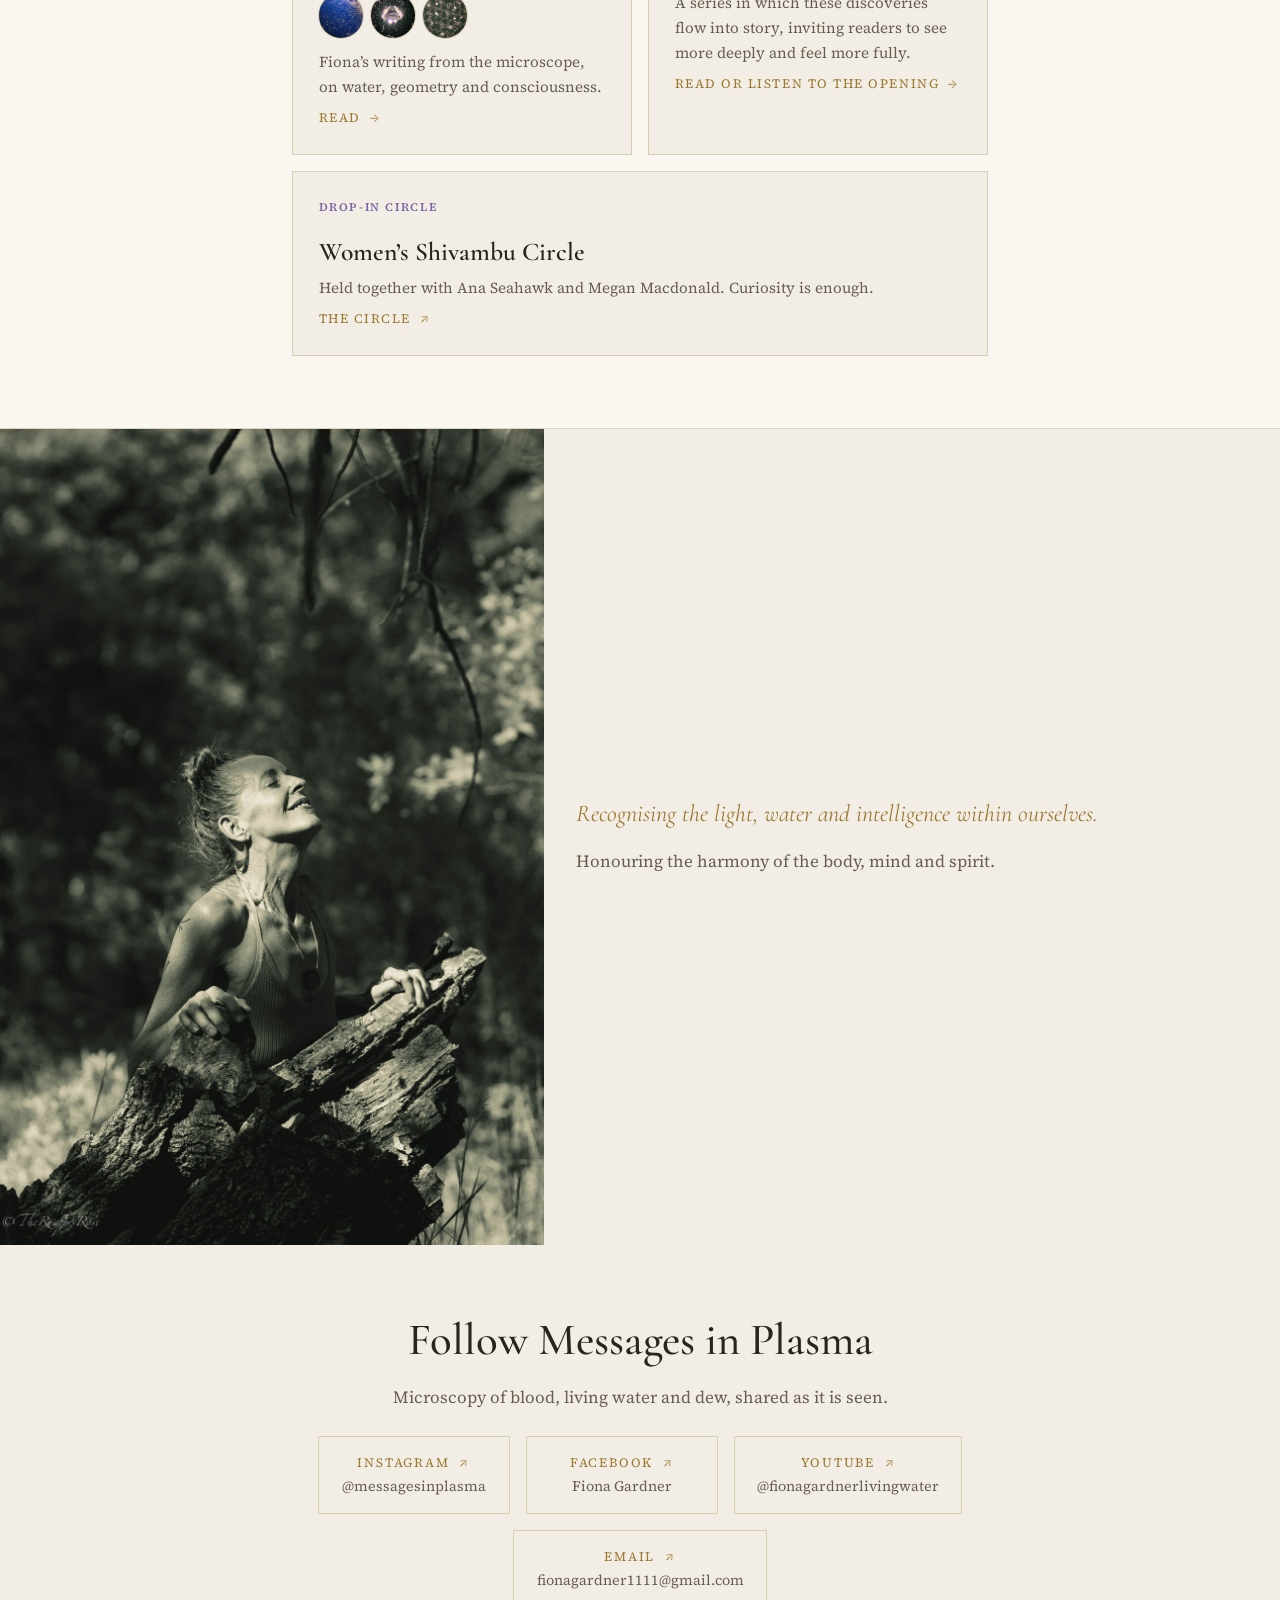
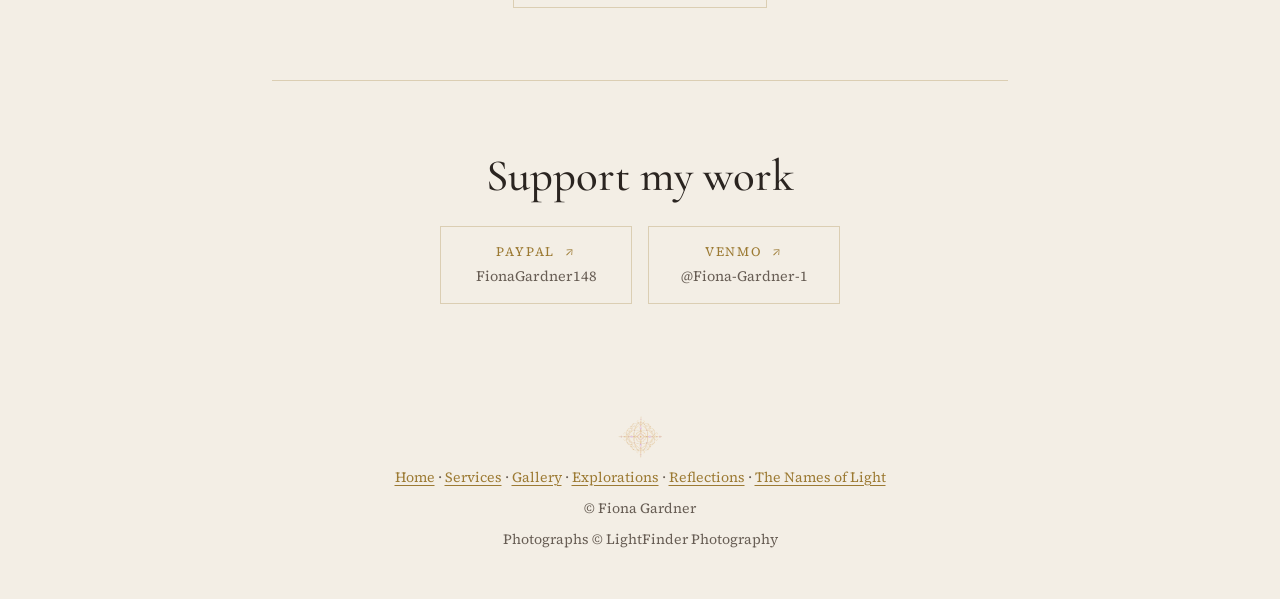
==== commit e8a99668: "Explorations: the Intention circle twinkles Seven of the picture's own bright points flare into four" ====
--- a/docs/index.html
+++ b/docs/index.html
@@ -12,7 +12,7 @@
   <link rel="icon" href="assets/fiona-gardner-symbol.png">
   <link rel="preconnect" href="https://fonts.googleapis.com">
   <link rel="stylesheet" href="https://fonts.googleapis.com/css2?family=Cormorant+Garamond:ital,wght@0,500;0,600;1,500&family=Source+Serif+4:ital,wght@0,400;0,600;1,400&display=swap">
-  <link rel="stylesheet" href="site.css?v=20261126i">
+  <link rel="stylesheet" href="site.css?v=20261127g">
   <script src="theme-init.js"></script>
 </head>
 <body>
--- a/docs/site.css
+++ b/docs/site.css
@@ -238,10 +238,14 @@
 .dew-touch[hidden], .dew-hint[hidden] { display: none; }
 @keyframes dew-call { 0% { opacity: .9; scale: .7; } 100% { opacity: 0; scale: 1.9; } }
 .dew-hint { position: absolute; left: 0; right: 0; bottom: 6%; margin: 0; text-align: center; pointer-events: none;
-  font-family: var(--display); font-style: italic; font-size: clamp(1.05rem, 2.6vw, 1.6rem); color: #fff8e6;
-  text-shadow: 0 0 12px rgba(0, 0, 0, .75), 0 0 3px rgba(0, 0, 0, .6); transition: opacity .8s ease; animation: dew-breathe 4s ease-in-out infinite; }
+  font: 600 clamp(1.15rem, 2.8vw, 1.75rem)/1.2 var(--body); letter-spacing: .02em; color: #000;   /* sturdy upright type so it stands out */
+  text-shadow: 0 0 14px rgba(255, 248, 230, .9), 0 0 5px rgba(255, 248, 230, .8);   /* black, with a soft light halo so it reads on the painting */
+  transition: opacity .8s ease; animation: dew-hint-breathe 4s ease-in-out infinite; }
+@keyframes dew-hint-breathe { 0%, 100% { opacity: .8; scale: .98; } 50% { opacity: 1; scale: 1.03; } }   /* a gentle pulse that never fades away */
 .is-travelling .dew-hint { opacity: 0; animation: none; }
-.dew-again { position: absolute; right: .9rem; bottom: .9rem; padding: .45rem .9rem; font: 600 .7rem/1 var(--body); letter-spacing: .14em; text-transform: uppercase;
+/* On tall screens the hint sits below the painting, on the page itself: use the page's text colour there. */
+@media (max-aspect-ratio: 3 / 4) { .is-journey .dew-hint { color: var(--ink); text-shadow: none; } }
+.dew-again { position: absolute; right: .9rem; top: .9rem;   /* top corner, clear of the caption at the bottom */ padding: .45rem .9rem; font: 600 .7rem/1 var(--body); letter-spacing: .14em; text-transform: uppercase;
   color: #f1d58e; background: rgba(0, 0, 0, .45); border: 1px solid rgba(241, 213, 142, .45); border-radius: 999px; cursor: pointer; }
 .dew-again:hover, .dew-again:focus-visible { border-color: #f1d58e; }
 .dew-again[hidden] { display: none; }
@@ -251,6 +255,21 @@
 a.exploration:hover, a.exploration:focus-visible { border-color: var(--gold); }
 .exploration img { width: 4.5rem; height: 4.5rem; border-radius: 50%; object-fit: cover; box-shadow: 0 0 0 1px var(--line); }
 .exploration span { display: grid; gap: .25rem; }
+/* Exploring Water: the water in the blue circle ripples. A small script redraws the picture through a
+   moving water surface (see explorations.html); the plain picture stays underneath for anyone without it. */
+.exploration .ripple-thumb { display: block; position: relative; width: 4.5rem; height: 4.5rem; }
+.ripple-thumb canvas { position: absolute; inset: 0; width: 100%; height: 100%; border-radius: 50%; }
+/* Geometry as a Visual Language: the circle slowly zooms in on the bright crystal form just above its centre,
+   then back out, like a breath. */
+.exploration .zoom-thumb { display: block; width: 4.5rem; height: 4.5rem; border-radius: 50%; overflow: hidden; box-shadow: 0 0 0 1px var(--line); }
+.zoom-thumb img { box-shadow: none; transform-origin: 48% 46%; animation: geometry-zoom 9s ease-in-out infinite; }
+@keyframes geometry-zoom { 0%, 100% { scale: 1; } 50% { scale: 1.9; } }
+@media (prefers-reduced-motion: reduce) { .zoom-thumb img { animation: none; } }
+/* Intention, Consciousness and Geometry: the picture's own bright points twinkle, one at a time,
+   with the same four-pointed sparkle as the Names of Light painting. */
+.exploration .twinkle-thumb { display: block; position: relative; width: 4.5rem; height: 4.5rem; border-radius: 50%; overflow: hidden; box-shadow: 0 0 0 1px var(--line); }
+.twinkle-thumb img { box-shadow: none; }
+.twinkle-thumb .glint { width: 15%; }
 .exploration p { margin: 0; color: var(--ink-soft); font-size: .95rem; }
 .essay-art { margin: 2.5rem auto 0; padding-inline: 1.25rem; display: flex; justify-content: center; }
 .essay-art img { width: auto; max-width: min(100%, 72rem); max-height: 78vh; border-radius: 4px; }
@@ -263,6 +282,8 @@
 .note { font-size: .88rem; font-style: italic; }
 .page-head { display: flex; justify-content: center; padding: 1.6rem 1.25rem; border-bottom: 1px solid var(--line); }
 .page-head img { width: min(70vw, 16rem); }
+.page-head .brandmark-frame { display: block; width: min(70vw, 16rem); }   /* the same glowing gems as the home page */
+.page-head .brandmark-frame .brandmark { width: 100%; }
 .lede { font-family: var(--display); font-style: italic; font-size: 1.45rem; line-height: 1.4; color: var(--ink-soft); }
 .shell h3 { margin-top: .8rem; }
 .shell ul, .shell ol { margin: 0; padding-left: 1.3rem; display: grid; gap: .45rem; }
